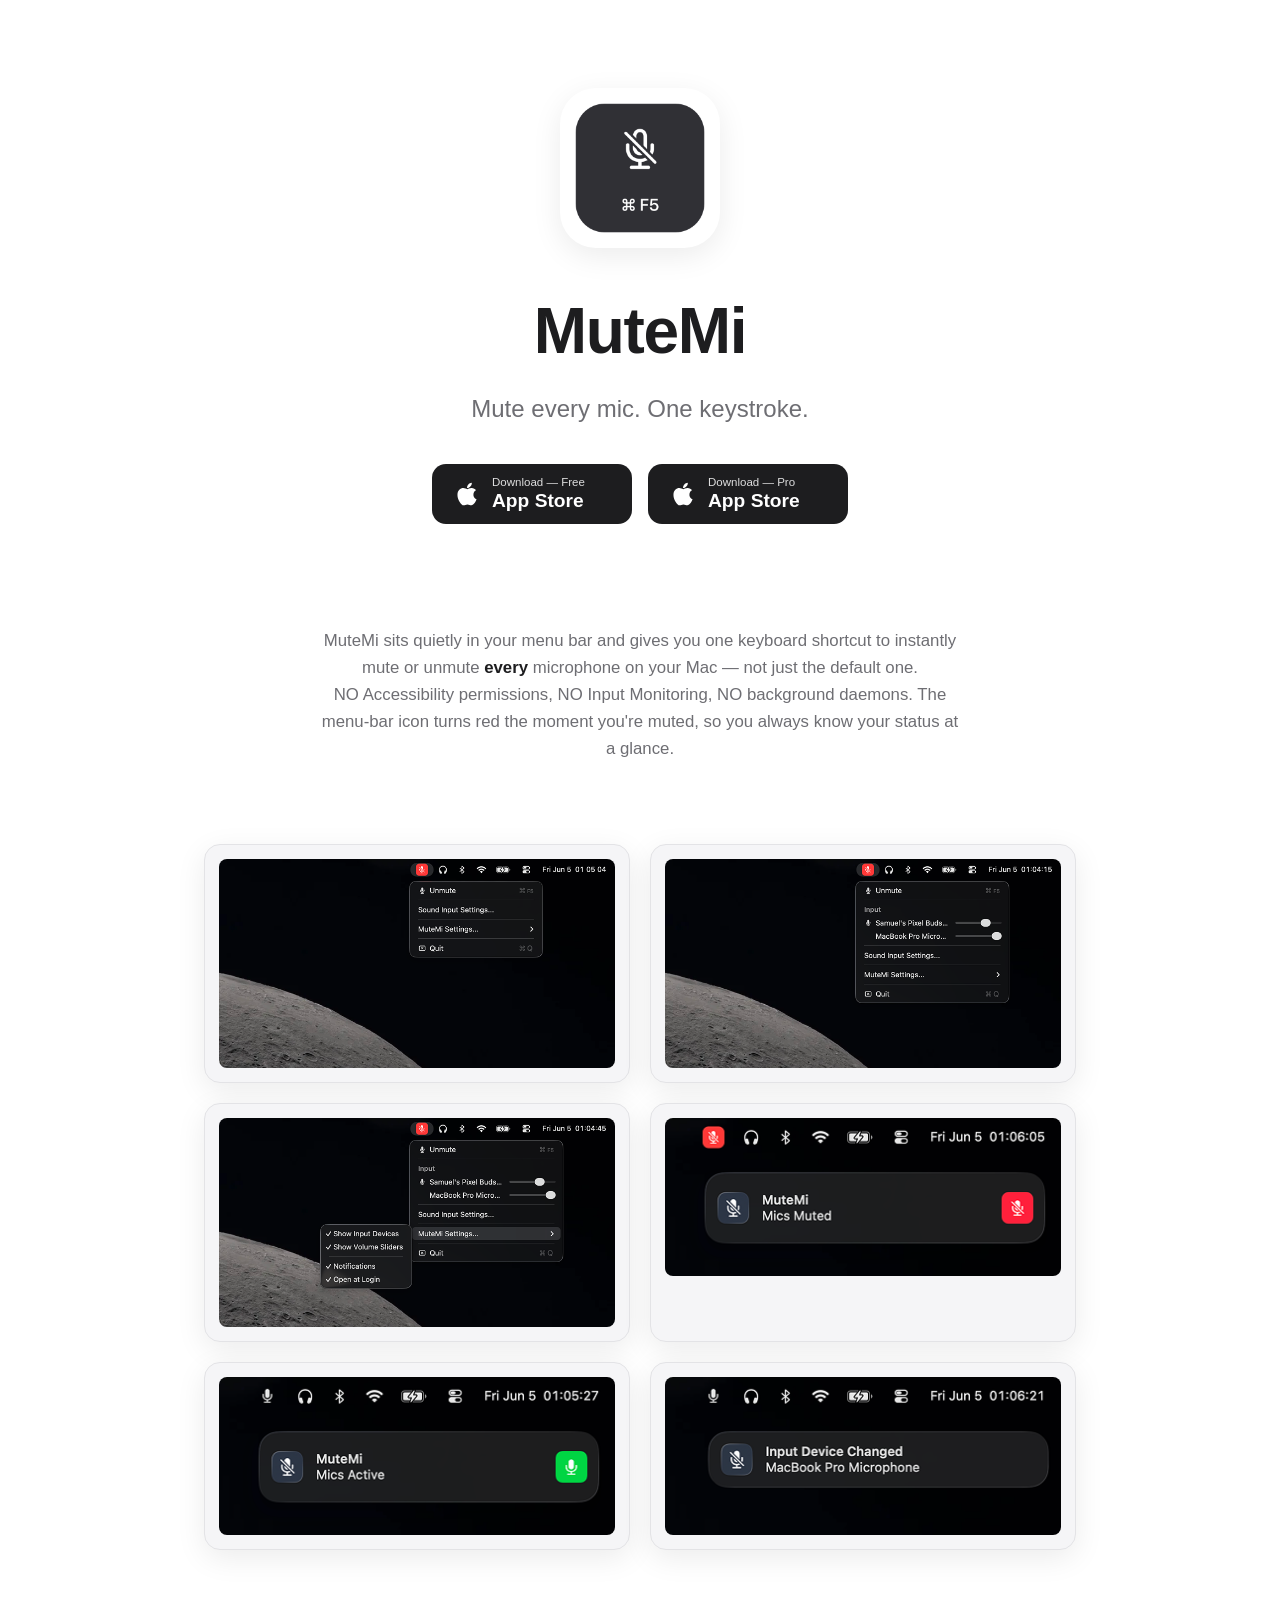
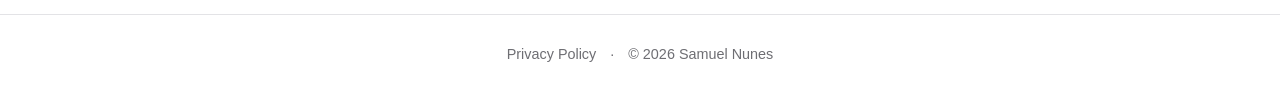
==== index.html @ f60d2157 "page" ====
<!DOCTYPE html>
<html lang="en">

<head>
  <meta charset="UTF-8" />
  <meta name="viewport" content="width=device-width, initial-scale=1.0" />
  <title>MuteMi — Mute every mic. One keystroke.</title>
  <meta name="description"
    content="MuteMi is a macOS menu-bar app that mutes every microphone on your Mac with a single keyboard shortcut. No permissions hassle. 100% offline." />
  <link rel="icon" type="image/png" href="logo.png" />
  <link rel="stylesheet" href="style.css" />
</head>

<body>
  <main>
    <section class="hero">
      <img class="logo" src="logo.png" alt="MuteMi app icon" width="160" height="160" />
      <h1>MuteMi</h1>
      <p class="tagline">Mute every mic. One keystroke.</p>

      <div class="store-buttons">
        <!-- TODO: replace #FREE_APP_URL with the real App Store link for the Free app -->
        <a class="store-btn" href="#FREE_APP_URL">
          <span class="store-btn__apple" aria-hidden="true"></span>
          <span class="store-btn__text">
            <small>Download — Free</small>
            <strong>App Store</strong>
          </span>
        </a>
        <!-- TODO: replace #PAID_APP_URL with the real App Store link for the Pro (paid) app -->
        <a class="store-btn" href="#PAID_APP_URL">
          <span class="store-btn__apple" aria-hidden="true"></span>
          <span class="store-btn__text">
            <small>Download — Pro</small>
            <strong>App Store</strong>
          </span>
        </a>
      </div>
    </section>

    <section class="features">
      <p>
        MuteMi sits quietly in your menu bar and gives you one keyboard shortcut
        to instantly mute or unmute <strong>every</strong> microphone on your
        Mac — not just the default one.
        <br />
        NO Accessibility permissions, NO Input
        Monitoring, NO background daemons. The menu-bar icon turns red the moment
        you're muted, so you always know your status at a glance.
      </p>
    </section>

    <section class="gallery">
      <figure><img src="images/minimal-small.png" alt="MuteMi minimal menu bar view"
          loading="lazy" /></figure>
      <figure><img src="images/list-small.png" alt="List of connected microphones"
          loading="lazy" /></figure>
      <figure><img src="images/options-small.png"
          alt="Per-device volume sliders and options" loading="lazy" /></figure>
      <figure><img src="images/notif_muted-small.png" alt="Muted notification"
          loading="lazy" /></figure>
      <figure><img src="images/notif_avail-small.png"
          alt="Microphone available notification" loading="lazy" /></figure>
      <figure><img src="images/notif_change_device-small.png"
          alt="Device changed notification" loading="lazy" />
      </figure>
    </section>
  </main>

  <footer>
    <a href="privacy.html">Privacy Policy</a>
    <span class="dot">·</span>
    <span>© 2026 Samuel Nunes</span>
  </footer>

  <script src="viewer.js" defer></script>
</body>

</html>
---- style.css ----
:root {
  --bg: #ffffff;
  --bg-soft: #f5f5f7;
  --text: #1d1d1f;
  --text-soft: #6e6e73;
  --border: #e3e3e6;
  --accent: #ff3b30;
  --btn-bg: #1d1d1f;
  --btn-text: #ffffff;
  --shadow: 0 8px 30px rgba(0, 0, 0, 0.08);
}

@media (prefers-color-scheme: dark) {
  :root {
    --bg: #000000;
    --bg-soft: #1c1c1e;
    --text: #f5f5f7;
    --text-soft: #98989d;
    --border: #2c2c2e;
    --btn-bg: #ffffff;
    --btn-text: #000000;
    --shadow: 0 8px 30px rgba(0, 0, 0, 0.5);
  }
}

* { box-sizing: border-box; }

html { -webkit-text-size-adjust: 100%; }

body {
  margin: 0;
  font-family: -apple-system, BlinkMacSystemFont, "SF Pro Text", "Segoe UI", Roboto, Helvetica, Arial, sans-serif;
  background: var(--bg);
  color: var(--text);
  line-height: 1.6;
  -webkit-font-smoothing: antialiased;
}

main {
  max-width: 920px;
  margin: 0 auto;
  padding: 0 24px;
}

/* ---------- Hero ---------- */
.hero {
  text-align: center;
  padding: 88px 0 48px;
}

.logo {
  width: 160px;
  height: 160px;
  border-radius: 36px;
  box-shadow: var(--shadow);
}

h1 {
  font-size: clamp(2.6rem, 6vw, 4rem);
  font-weight: 700;
  letter-spacing: -0.02em;
  margin: 24px 0 8px;
}

.tagline {
  font-size: clamp(1.1rem, 3vw, 1.5rem);
  color: var(--text-soft);
  margin: 0 0 36px;
}

/* ---------- Store buttons ---------- */
.store-buttons {
  display: flex;
  gap: 16px;
  justify-content: center;
  flex-wrap: wrap;
}

.store-btn {
  display: inline-flex;
  align-items: center;
  gap: 12px;
  background: var(--btn-bg);
  color: var(--btn-text);
  text-decoration: none;
  padding: 12px 22px;
  border-radius: 14px;
  min-width: 200px;
  transition: transform 0.15s ease, opacity 0.15s ease;
}

.store-btn:hover { transform: translateY(-2px); opacity: 0.92; }

.store-btn__apple {
  width: 26px;
  height: 26px;
  flex: 0 0 auto;
  background: currentColor;
  -webkit-mask: url("data:image/svg+xml,%3Csvg xmlns='http://www.w3.org/2000/svg' viewBox='0 0 384 512'%3E%3Cpath d='M318.7 268.7c-.2-36.7 16.4-64.4 50-84.8-18.8-26.9-47.2-41.7-84.7-44.6-35.5-2.8-74.3 20.7-88.5 20.7-15 0-49.4-19.7-76.4-19.7C63.3 141.2 4 184.8 4 273.5q0 39.3 14.4 81.2c12.8 36.7 59 126.7 107.2 125.2 25.2-.6 43-17.9 75.8-17.9 31.8 0 48.3 17.9 76.4 17.9 48.6-.7 90.4-82.5 102.6-119.3-65.2-30.7-61.7-90-61.7-91.9zm-56.6-164.2c27.3-32.4 24.8-61.9 24-72.5-24.1 1.4-52 16.4-67.9 34.9-17.5 19.8-27.8 44.3-25.6 71.9 26.1 2 49.9-11.4 69.5-34.3z'/%3E%3C/svg%3E") no-repeat center / contain;
          mask: url("data:image/svg+xml,%3Csvg xmlns='http://www.w3.org/2000/svg' viewBox='0 0 384 512'%3E%3Cpath d='M318.7 268.7c-.2-36.7 16.4-64.4 50-84.8-18.8-26.9-47.2-41.7-84.7-44.6-35.5-2.8-74.3 20.7-88.5 20.7-15 0-49.4-19.7-76.4-19.7C63.3 141.2 4 184.8 4 273.5q0 39.3 14.4 81.2c12.8 36.7 59 126.7 107.2 125.2 25.2-.6 43-17.9 75.8-17.9 31.8 0 48.3 17.9 76.4 17.9 48.6-.7 90.4-82.5 102.6-119.3-65.2-30.7-61.7-90-61.7-91.9zm-56.6-164.2c27.3-32.4 24.8-61.9 24-72.5-24.1 1.4-52 16.4-67.9 34.9-17.5 19.8-27.8 44.3-25.6 71.9 26.1 2 49.9-11.4 69.5-34.3z'/%3E%3C/svg%3E") no-repeat center / contain;
}

.store-btn__text {
  display: flex;
  flex-direction: column;
  line-height: 1.15;
  text-align: left;
}

.store-btn__text small { font-size: 0.72rem; opacity: 0.85; }
.store-btn__text strong { font-size: 1.2rem; font-weight: 600; }

/* ---------- Features ---------- */
.features {
  max-width: 640px;
  margin: 0 auto;
  padding: 40px 0;
  text-align: center;
  color: var(--text-soft);
  font-size: 1.05rem;
}
.features strong { color: var(--text); }

/* ---------- Gallery ---------- */
.gallery {
  display: grid;
  grid-template-columns: repeat(auto-fit, minmax(280px, 1fr));
  gap: 20px;
  padding: 24px 0 64px;
}

.gallery figure {
  margin: 0;
  background: var(--bg-soft);
  border: 1px solid var(--border);
  border-radius: 16px;
  padding: 14px;
  box-shadow: var(--shadow);
}

.gallery img {
  display: block;
  width: 100%;
  height: auto;
  border-radius: 8px;
}

.gallery img.zoomable {
  cursor: zoom-in;
  transition: transform 0.18s ease;
}
.gallery img.zoomable:hover { transform: scale(1.015); }

/* ---------- Image viewer (lightbox) ---------- */
.viewer {
  position: fixed;
  inset: 0;
  z-index: 1000;
  display: none;
  background: rgba(0, 0, 0, 0.92);
  backdrop-filter: blur(6px);
  -webkit-backdrop-filter: blur(6px);
}
.viewer.is-open { display: block; }

.viewer__stage {
  position: absolute;
  inset: 0;
  display: flex;
  align-items: center;
  justify-content: center;
  overflow: hidden;
  cursor: zoom-in;
  touch-action: none; /* let JS handle pinch/pan gestures */
}
.viewer.is-zoomed .viewer__stage { cursor: grab; }
.viewer.is-dragging .viewer__stage { cursor: grabbing; }

.viewer__img {
  max-width: 92vw;
  max-height: 88vh;
  width: auto;
  height: auto;
  border-radius: 10px;
  box-shadow: 0 20px 60px rgba(0, 0, 0, 0.6);
  transform-origin: center center;
  will-change: transform;
  user-select: none;
  -webkit-user-select: none;
  -webkit-user-drag: none;
}

.viewer__close {
  position: absolute;
  top: 18px;
  right: 22px;
  z-index: 2;
  width: 44px;
  height: 44px;
  border: none;
  border-radius: 50%;
  background: rgba(255, 255, 255, 0.12);
  color: #fff;
  font-size: 1.8rem;
  line-height: 1;
  cursor: pointer;
  transition: background 0.15s ease;
}
.viewer__close:hover { background: rgba(255, 255, 255, 0.25); }

.viewer__hint {
  position: absolute;
  bottom: 20px;
  left: 0;
  right: 0;
  margin: 0;
  text-align: center;
  color: rgba(255, 255, 255, 0.7);
  font-size: 0.85rem;
  pointer-events: none;
}
@media (hover: none) {
  /* shorten hint wording feel on touch via opacity; text set in JS markup */
  .viewer__hint { font-size: 0.8rem; }
}

/* ---------- Prose (privacy page) ---------- */
.prose {
  max-width: 720px;
  padding-top: 64px;
  padding-bottom: 48px;
}
.prose .back { margin-bottom: 32px; }
.prose h1 { font-size: 2.4rem; margin-bottom: 4px; }
.prose .updated { color: var(--text-soft); margin-top: 0; }
.prose h2 { font-size: 1.3rem; margin-top: 36px; }
.prose a { color: var(--accent); }

/* ---------- Footer ---------- */
footer {
  border-top: 1px solid var(--border);
  text-align: center;
  padding: 28px 24px;
  color: var(--text-soft);
  font-size: 0.9rem;
}
footer a { color: var(--text-soft); text-decoration: none; }
footer a:hover { color: var(--text); }
footer .dot { margin: 0 10px; }
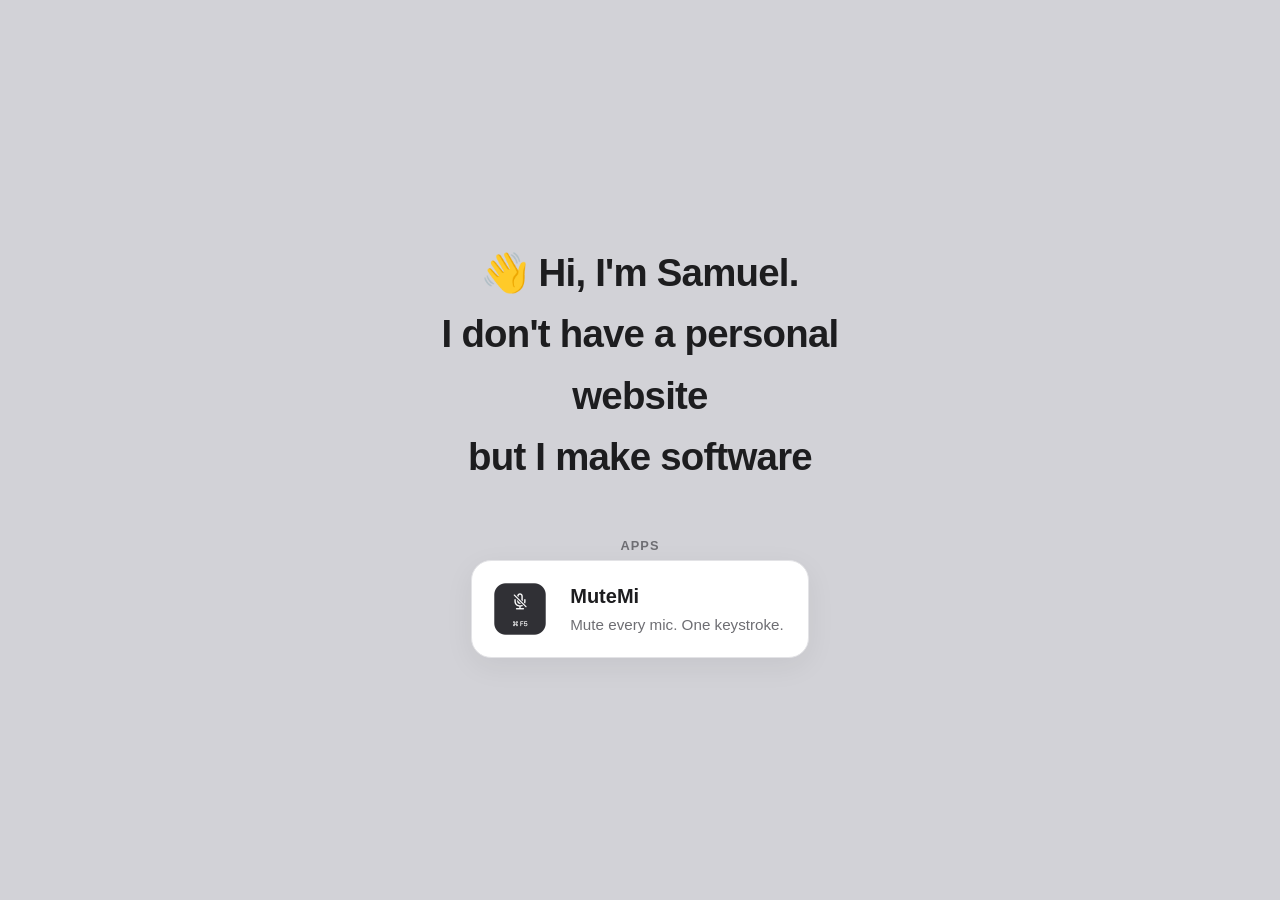
==== commit fa4fd905: "personal webpage" ====
--- a/index.html
+++ b/index.html
@@ -4,76 +4,111 @@
 <head>
   <meta charset="UTF-8" />
   <meta name="viewport" content="width=device-width, initial-scale=1.0" />
-  <title>MuteMi — Mute every mic. One keystroke.</title>
-  <meta name="description"
-    content="MuteMi is a macOS menu-bar app that mutes every microphone on your Mac with a single keyboard shortcut. No permissions hassle. 100% offline." />
-  <link rel="icon" type="image/png" href="logo.png" />
-  <link rel="stylesheet" href="style.css" />
+  <title>Samuel</title>
+  <meta name="description" content="Hi, I'm Samuel. I don't have a personal website but I make software." />
+  <link rel="icon" type="image/png" href="mutemi-app/logo.png" />
+  <style>
+    * {
+      box-sizing: border-box;
+    }
+
+    body {
+      margin: 0;
+      min-height: 100vh;
+      display: flex;
+      flex-direction: column;
+      align-items: center;
+      justify-content: center;
+      gap: 48px;
+      padding: 48px 24px;
+      font-family: -apple-system, BlinkMacSystemFont, "SF Pro Text", "Segoe UI", Roboto, Helvetica, Arial, sans-serif;
+      background: #d2d2d7;
+      color: #1d1d1f;
+      line-height: 1.6;
+      -webkit-font-smoothing: antialiased;
+    }
+
+    .intro {
+      max-width: 540px;
+      text-align: center;
+    }
+
+    .intro h1 {
+      font-size: clamp(1.6rem, 4vw, 2.4rem);
+      font-weight: 600;
+      letter-spacing: -0.02em;
+      margin: 0;
+    }
+
+    .apps-label {
+      margin: 0 0 4px;
+      font-size: 0.8rem;
+      font-weight: 600;
+      letter-spacing: 0.08em;
+      text-transform: uppercase;
+      color: #6e6e73;
+      text-align: center;
+    }
+
+    .app-card {
+      display: inline-flex;
+      align-items: center;
+      gap: 18px;
+      padding: 16px 24px 16px 16px;
+      border: 1px solid #e3e3e6;
+      border-radius: 20px;
+      background: #ffffff;
+      text-decoration: none;
+      color: inherit;
+      box-shadow: 0 8px 30px rgba(0, 0, 0, 0.06);
+      transition: transform 0.15s ease, box-shadow 0.15s ease;
+    }
+
+    .app-card:hover {
+      transform: translateY(-2px);
+      box-shadow: 0 12px 36px rgba(0, 0, 0, 0.10);
+    }
+
+    .app-card img {
+      width: 64px;
+      height: 64px;
+      border-radius: 15px;
+      display: block;
+    }
+
+    .app-card__name {
+      font-size: 1.25rem;
+      font-weight: 600;
+    }
+
+    .app-card__tagline {
+      font-size: 0.95rem;
+      color: #6e6e73;
+    }
+  </style>
 </head>
 
 <body>
-  <main>
-    <section class="hero">
-      <img class="logo" src="logo.png" alt="MuteMi app icon" width="160" height="160" />
-      <h1>MuteMi</h1>
-      <p class="tagline">Mute every mic. One keystroke.</p>
+  <section class="intro">
+    <h1>
+      👋 Hi, I'm Samuel.
+      <br />
+      I don't have a personal website
+      <br />
+      but I make software
+    </h1>
+  </section>
 
-      <div class="store-buttons">
-        <!-- TODO: replace #FREE_APP_URL with the real App Store link for the Free app -->
-        <a class="store-btn" href="#FREE_APP_URL">
-          <span class="store-btn__apple" aria-hidden="true"></span>
-          <span class="store-btn__text">
-            <small>Download — Free</small>
-            <strong>App Store</strong>
-          </span>
-        </a>
-        <!-- TODO: replace #PAID_APP_URL with the real App Store link for the Pro (paid) app -->
-        <a class="store-btn" href="#PAID_APP_URL">
-          <span class="store-btn__apple" aria-hidden="true"></span>
-          <span class="store-btn__text">
-            <small>Download — Pro</small>
-            <strong>App Store</strong>
-          </span>
-        </a>
-      </div>
-    </section>
-
-    <section class="features">
-      <p>
-        MuteMi sits quietly in your menu bar and gives you one keyboard shortcut
-        to instantly mute or unmute <strong>every</strong> microphone on your
-        Mac — not just the default one.
-        <br />
-        NO Accessibility permissions, NO Input
-        Monitoring, NO background daemons. The menu-bar icon turns red the moment
-        you're muted, so you always know your status at a glance.
-      </p>
-    </section>
-
-    <section class="gallery">
-      <figure><img src="images/minimal-small.png" alt="MuteMi minimal menu bar view"
-          loading="lazy" /></figure>
-      <figure><img src="images/list-small.png" alt="List of connected microphones"
-          loading="lazy" /></figure>
-      <figure><img src="images/options-small.png"
-          alt="Per-device volume sliders and options" loading="lazy" /></figure>
-      <figure><img src="images/notif_muted-small.png" alt="Muted notification"
-          loading="lazy" /></figure>
-      <figure><img src="images/notif_avail-small.png"
-          alt="Microphone available notification" loading="lazy" /></figure>
-      <figure><img src="images/notif_change_device-small.png"
-          alt="Device changed notification" loading="lazy" />
-      </figure>
-    </section>
-  </main>
-
-  <footer>
-    <a href="privacy.html">Privacy Policy</a>
-    <span class="dot">·</span>
-    <span>© 2026 Samuel Nunes</span>
-  </footer>
-
-  <script src="viewer.js" defer></script>
+  <section>
+    <p class="apps-label">Apps</p>
+    <a class="app-card" href="mutemi-app/">
+      <img src="mutemi-app/logo.png" alt="MuteMi app icon" width="64" height="64" />
+      <span>
+        <span class="app-card__name">MuteMi</span><br />
+        <span class="app-card__tagline">Mute every mic. One keystroke.</span>
+      </span>
+    </a>
+  </section>
 </body>
 
 </html>
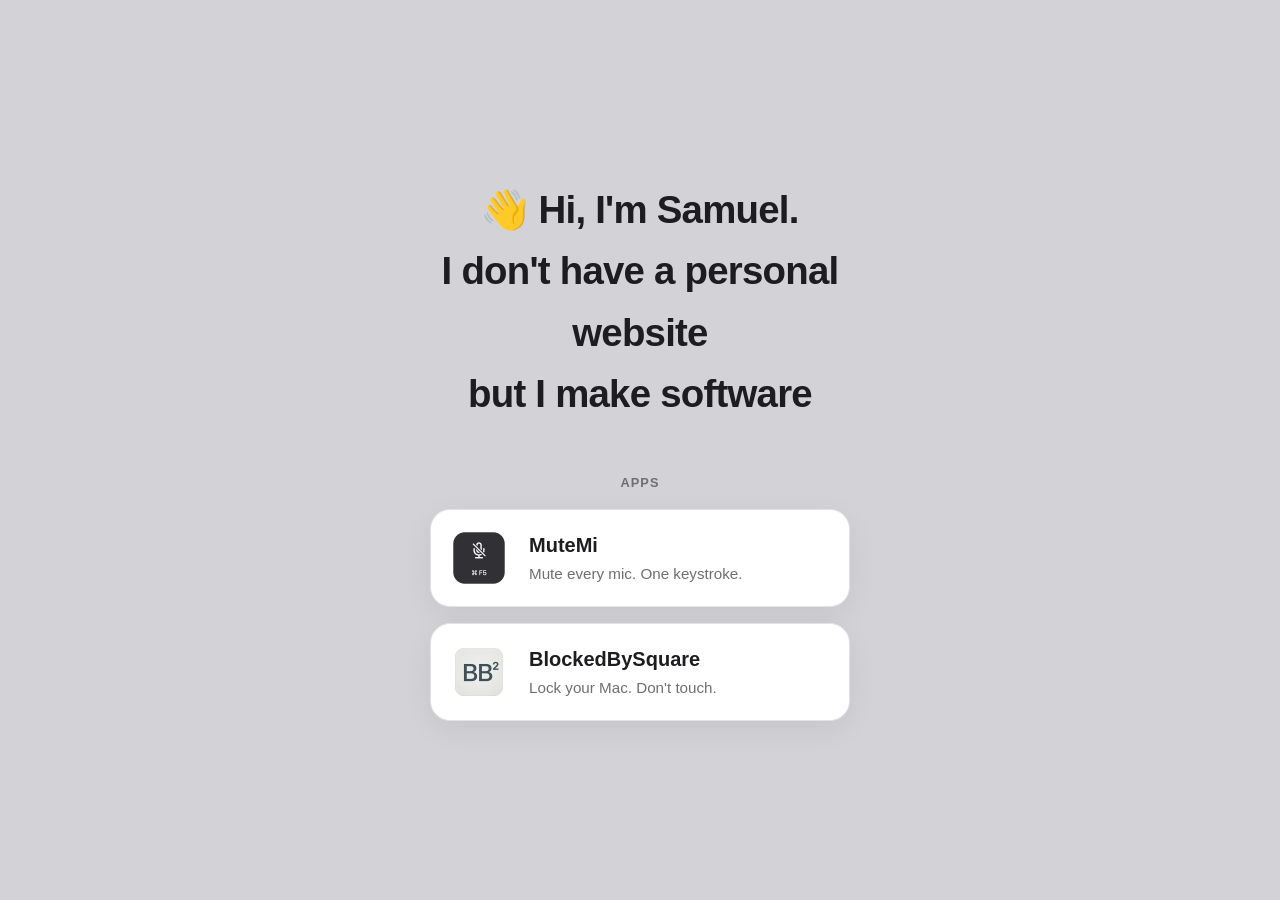
==== commit 3993698e: "blocked by square website" ====
--- a/index.html
+++ b/index.html
@@ -54,6 +54,8 @@
       display: inline-flex;
       align-items: center;
       gap: 18px;
+      width: 420px;
+      max-width: 100%;
       padding: 16px 24px 16px 16px;
       border: 1px solid #e3e3e6;
       border-radius: 20px;
@@ -84,6 +86,7 @@
     .app-card__tagline {
       font-size: 0.95rem;
       color: #6e6e73;
+      white-space: nowrap;
     }
   </style>
 </head>
@@ -99,8 +102,8 @@
     </h1>
   </section>
 
-  <section>
-    <p class="apps-label">Apps</p>
+  <section style="display:flex; flex-direction:column; align-items:center; gap:16px;">
+    <p class="apps-label" style="margin:0;">Apps</p>
     <a class="app-card" href="mutemi-app/">
       <img src="mutemi-app/logo.png" alt="MuteMi app icon" width="64" height="64" />
       <span>
@@ -108,6 +111,13 @@
         <span class="app-card__tagline">Mute every mic. One keystroke.</span>
       </span>
     </a>
+    <a class="app-card" href="blocked-by-square/">
+      <img src="blocked-by-square/logo.png" alt="BlockedBySquare app icon" width="64" height="64" />
+      <span>
+        <span class="app-card__name">BlockedBySquare</span><br />
+        <span class="app-card__tagline">Lock your Mac. Don't touch.</span>
+      </span>
+    </a>
   </section>
 </body>
 
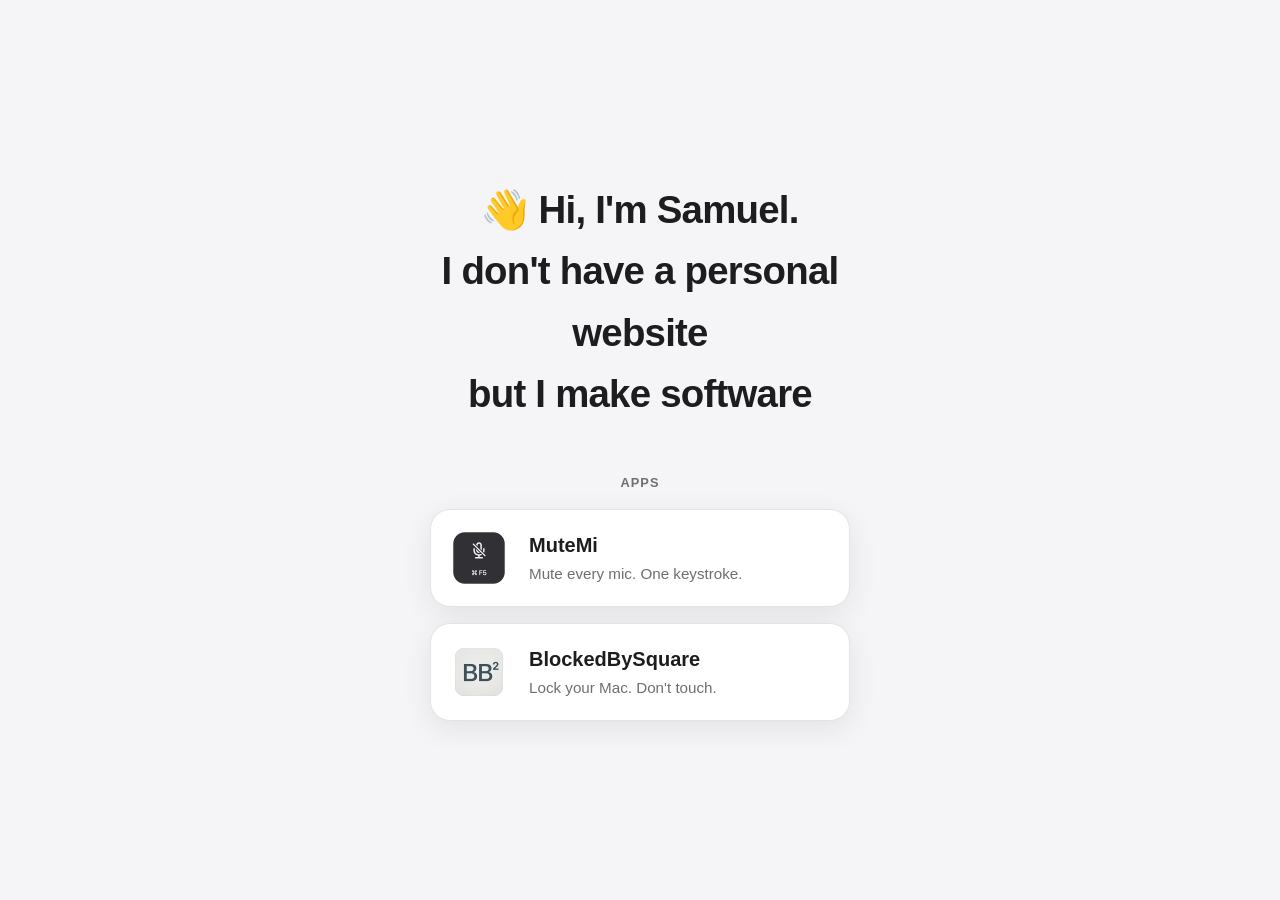
==== commit a729bb3c: "Updates to websiteS 2 lol" ====
--- a/index.html
+++ b/index.html
@@ -7,88 +7,8 @@
   <title>Samuel</title>
   <meta name="description" content="Hi, I'm Samuel. I don't have a personal website but I make software." />
   <link rel="icon" type="image/png" href="mutemi-app/logo.png" />
-  <style>
-    * {
-      box-sizing: border-box;
-    }
-
-    body {
-      margin: 0;
-      min-height: 100vh;
-      display: flex;
-      flex-direction: column;
-      align-items: center;
-      justify-content: center;
-      gap: 48px;
-      padding: 48px 24px;
-      font-family: -apple-system, BlinkMacSystemFont, "SF Pro Text", "Segoe UI", Roboto, Helvetica, Arial, sans-serif;
-      background: #d2d2d7;
-      color: #1d1d1f;
-      line-height: 1.6;
-      -webkit-font-smoothing: antialiased;
-    }
-
-    .intro {
-      max-width: 540px;
-      text-align: center;
-    }
-
-    .intro h1 {
-      font-size: clamp(1.6rem, 4vw, 2.4rem);
-      font-weight: 600;
-      letter-spacing: -0.02em;
-      margin: 0;
-    }
-
-    .apps-label {
-      margin: 0 0 4px;
-      font-size: 0.8rem;
-      font-weight: 600;
-      letter-spacing: 0.08em;
-      text-transform: uppercase;
-      color: #6e6e73;
-      text-align: center;
-    }
-
-    .app-card {
-      display: inline-flex;
-      align-items: center;
-      gap: 18px;
-      width: 420px;
-      max-width: 100%;
-      padding: 16px 24px 16px 16px;
-      border: 1px solid #e3e3e6;
-      border-radius: 20px;
-      background: #ffffff;
-      text-decoration: none;
-      color: inherit;
-      box-shadow: 0 8px 30px rgba(0, 0, 0, 0.06);
-      transition: transform 0.15s ease, box-shadow 0.15s ease;
-    }
-
-    .app-card:hover {
-      transform: translateY(-2px);
-      box-shadow: 0 12px 36px rgba(0, 0, 0, 0.10);
-    }
-
-    .app-card img {
-      width: 64px;
-      height: 64px;
-      border-radius: 15px;
-      display: block;
-    }
-
-    .app-card__name {
-      font-size: 1.25rem;
-      font-weight: 600;
-    }
-
-    .app-card__tagline {
-      font-size: 0.95rem;
-      color: #6e6e73;
-      white-space: nowrap;
-    }
-  </style>
+  <link rel="stylesheet" href="shared/shared.css" />
+  <link rel="stylesheet" href="home.css" />
 </head>
 
 <body>
@@ -102,8 +22,8 @@
     </h1>
   </section>
 
-  <section style="display:flex; flex-direction:column; align-items:center; gap:16px;">
-    <p class="apps-label" style="margin:0;">Apps</p>
+  <section class="apps">
+    <p class="apps-label">Apps</p>
     <a class="app-card" href="mutemi-app/">
       <img src="mutemi-app/logo.png" alt="MuteMi app icon" width="64" height="64" />
       <span>
@@ -121,4 +41,4 @@
   </section>
 </body>
 
-</html>+</html>
--- a/shared/shared.css
+++ b/shared/shared.css
@@ -0,0 +1,105 @@
+/* Shared design system for samuapps.dev — linked by every page before its own style.css.
+   Pages override only what differs (e.g. mutemi sets its own --accent). */
+
+:root {
+  --bg: #ffffff;
+  --bg-soft: #f5f5f7;
+  --text: #1d1d1f;
+  --text-soft: #6e6e73;
+  --border: #e3e3e6;
+  --accent: #0a84ff;
+  --btn-bg: #1d1d1f;
+  --btn-text: #ffffff;
+  --shadow: 0 8px 30px rgba(0, 0, 0, 0.08);
+}
+
+@media (prefers-color-scheme: dark) {
+  :root {
+    --bg: #1c1c1e;
+    --bg-soft: #2c2c2e;
+    --text: #f5f5f7;
+    --text-soft: #aeaeb2;
+    --border: #3a3a3c;
+    --btn-bg: #ffffff;
+    --btn-text: #000000;
+    --shadow: 0 8px 30px rgba(0, 0, 0, 0.5);
+  }
+}
+
+/* ---------- Base ---------- */
+* { box-sizing: border-box; }
+
+html { -webkit-text-size-adjust: 100%; }
+
+body {
+  margin: 0;
+  font-family: -apple-system, BlinkMacSystemFont, "SF Pro Text", "Segoe UI", Roboto, Helvetica, Arial, sans-serif;
+  background: var(--bg);
+  color: var(--text);
+  line-height: 1.6;
+  -webkit-font-smoothing: antialiased;
+  overflow-x: hidden; /* full-bleed marquees use 100vw; harmless elsewhere */
+}
+
+main {
+  max-width: 920px;
+  margin: 0 auto;
+  padding: 0 24px;
+}
+
+/* ---------- Card surface ---------- */
+.card {
+  background: var(--bg-soft);
+  border: 1px solid var(--border);
+  border-radius: 16px;
+  box-shadow: var(--shadow);
+}
+
+/* ---------- Store / download buttons ---------- */
+.store-buttons {
+  display: flex;
+  gap: 16px;
+  justify-content: center;
+  flex-wrap: wrap;
+}
+
+.store-btn {
+  display: inline-flex;
+  align-items: center;
+  gap: 12px;
+  background: var(--btn-bg);
+  color: var(--btn-text);
+  text-decoration: none;
+  padding: 14px 24px;
+  border-radius: 14px;
+  min-width: 220px;
+  justify-content: center;
+  transition: transform 0.15s ease, opacity 0.15s ease;
+}
+
+.store-btn:hover { transform: translateY(-2px); opacity: 0.92; }
+
+.store-btn__apple {
+  width: 26px;
+  height: 26px;
+  flex: 0 0 auto;
+  background: currentColor;
+  -webkit-mask: url("data:image/svg+xml,%3Csvg xmlns='http://www.w3.org/2000/svg' viewBox='0 0 384 512'%3E%3Cpath d='M318.7 268.7c-.2-36.7 16.4-64.4 50-84.8-18.8-26.9-47.2-41.7-84.7-44.6-35.5-2.8-74.3 20.7-88.5 20.7-15 0-49.4-19.7-76.4-19.7C63.3 141.2 4 184.8 4 273.5q0 39.3 14.4 81.2c12.8 36.7 59 126.7 107.2 125.2 25.2-.6 43-17.9 75.8-17.9 31.8 0 48.3 17.9 76.4 17.9 48.6-.7 90.4-82.5 102.6-119.3-65.2-30.7-61.7-90-61.7-91.9zm-56.6-164.2c27.3-32.4 24.8-61.9 24-72.5-24.1 1.4-52 16.4-67.9 34.9-17.5 19.8-27.8 44.3-25.6 71.9 26.1 2 49.9-11.4 69.5-34.3z'/%3E%3C/svg%3E") no-repeat center / contain;
+          mask: url("data:image/svg+xml,%3Csvg xmlns='http://www.w3.org/2000/svg' viewBox='0 0 384 512'%3E%3Cpath d='M318.7 268.7c-.2-36.7 16.4-64.4 50-84.8-18.8-26.9-47.2-41.7-84.7-44.6-35.5-2.8-74.3 20.7-88.5 20.7-15 0-49.4-19.7-76.4-19.7C63.3 141.2 4 184.8 4 273.5q0 39.3 14.4 81.2c12.8 36.7 59 126.7 107.2 125.2 25.2-.6 43-17.9 75.8-17.9 31.8 0 48.3 17.9 76.4 17.9 48.6-.7 90.4-82.5 102.6-119.3-65.2-30.7-61.7-90-61.7-91.9zm-56.6-164.2c27.3-32.4 24.8-61.9 24-72.5-24.1 1.4-52 16.4-67.9 34.9-17.5 19.8-27.8 44.3-25.6 71.9 26.1 2 49.9-11.4 69.5-34.3z'/%3E%3C/svg%3E") no-repeat center / contain;
+}
+
+.store-btn__text { display: flex; flex-direction: column; line-height: 1.15; text-align: left; }
+.store-btn__text small { font-size: 0.72rem; opacity: 0.85; }
+.store-btn__text strong { font-size: 1.2rem; font-weight: 600; }
+
+/* ---------- Footer ---------- */
+footer {
+  border-top: 1px solid var(--border);
+  text-align: center;
+  padding: 28px 24px;
+  color: var(--text-soft);
+  font-size: 0.9rem;
+}
+footer a { color: var(--text-soft); text-decoration: none; }
+footer a:hover { color: var(--text); }
+footer .dot { margin: 0 10px; }
--- a/home.css
+++ b/home.css
@@ -0,0 +1,69 @@
+/* Homepage-only layout. Tokens, base + .store-btn live in shared/shared.css. */
+body {
+  min-height: 100vh;
+  display: flex;
+  flex-direction: column;
+  align-items: center;
+  justify-content: center;
+  gap: 48px;
+  padding: 48px 24px;
+  background: var(--bg-soft);
+}
+
+.intro {
+  max-width: 540px;
+  text-align: center;
+}
+.intro h1 {
+  font-size: clamp(1.6rem, 4vw, 2.4rem);
+  font-weight: 600;
+  letter-spacing: -0.02em;
+  margin: 0;
+}
+
+.apps {
+  display: flex;
+  flex-direction: column;
+  align-items: center;
+  gap: 16px;
+  width: 100%;
+  max-width: 420px;
+}
+
+.apps-label {
+  margin: 0;
+  font-size: 0.8rem;
+  font-weight: 600;
+  letter-spacing: 0.08em;
+  text-transform: uppercase;
+  color: var(--text-soft);
+  text-align: center;
+}
+
+.app-card {
+  display: inline-flex;
+  align-items: center;
+  gap: 18px;
+  width: 100%;
+  max-width: 420px;
+  padding: 16px 24px 16px 16px;
+  border: 1px solid var(--border);
+  border-radius: 20px;
+  background: var(--bg);
+  text-decoration: none;
+  color: inherit;
+  box-shadow: var(--shadow);
+  transition: transform 0.15s ease, box-shadow 0.15s ease;
+}
+.app-card:hover {
+  transform: translateY(-2px);
+  box-shadow: 0 12px 36px rgba(0, 0, 0, 0.10);
+}
+.app-card img {
+  width: 64px;
+  height: 64px;
+  border-radius: 15px;
+  display: block;
+}
+.app-card__name { font-size: 1.25rem; font-weight: 600; }
+.app-card__tagline { font-size: 0.95rem; color: var(--text-soft); }
